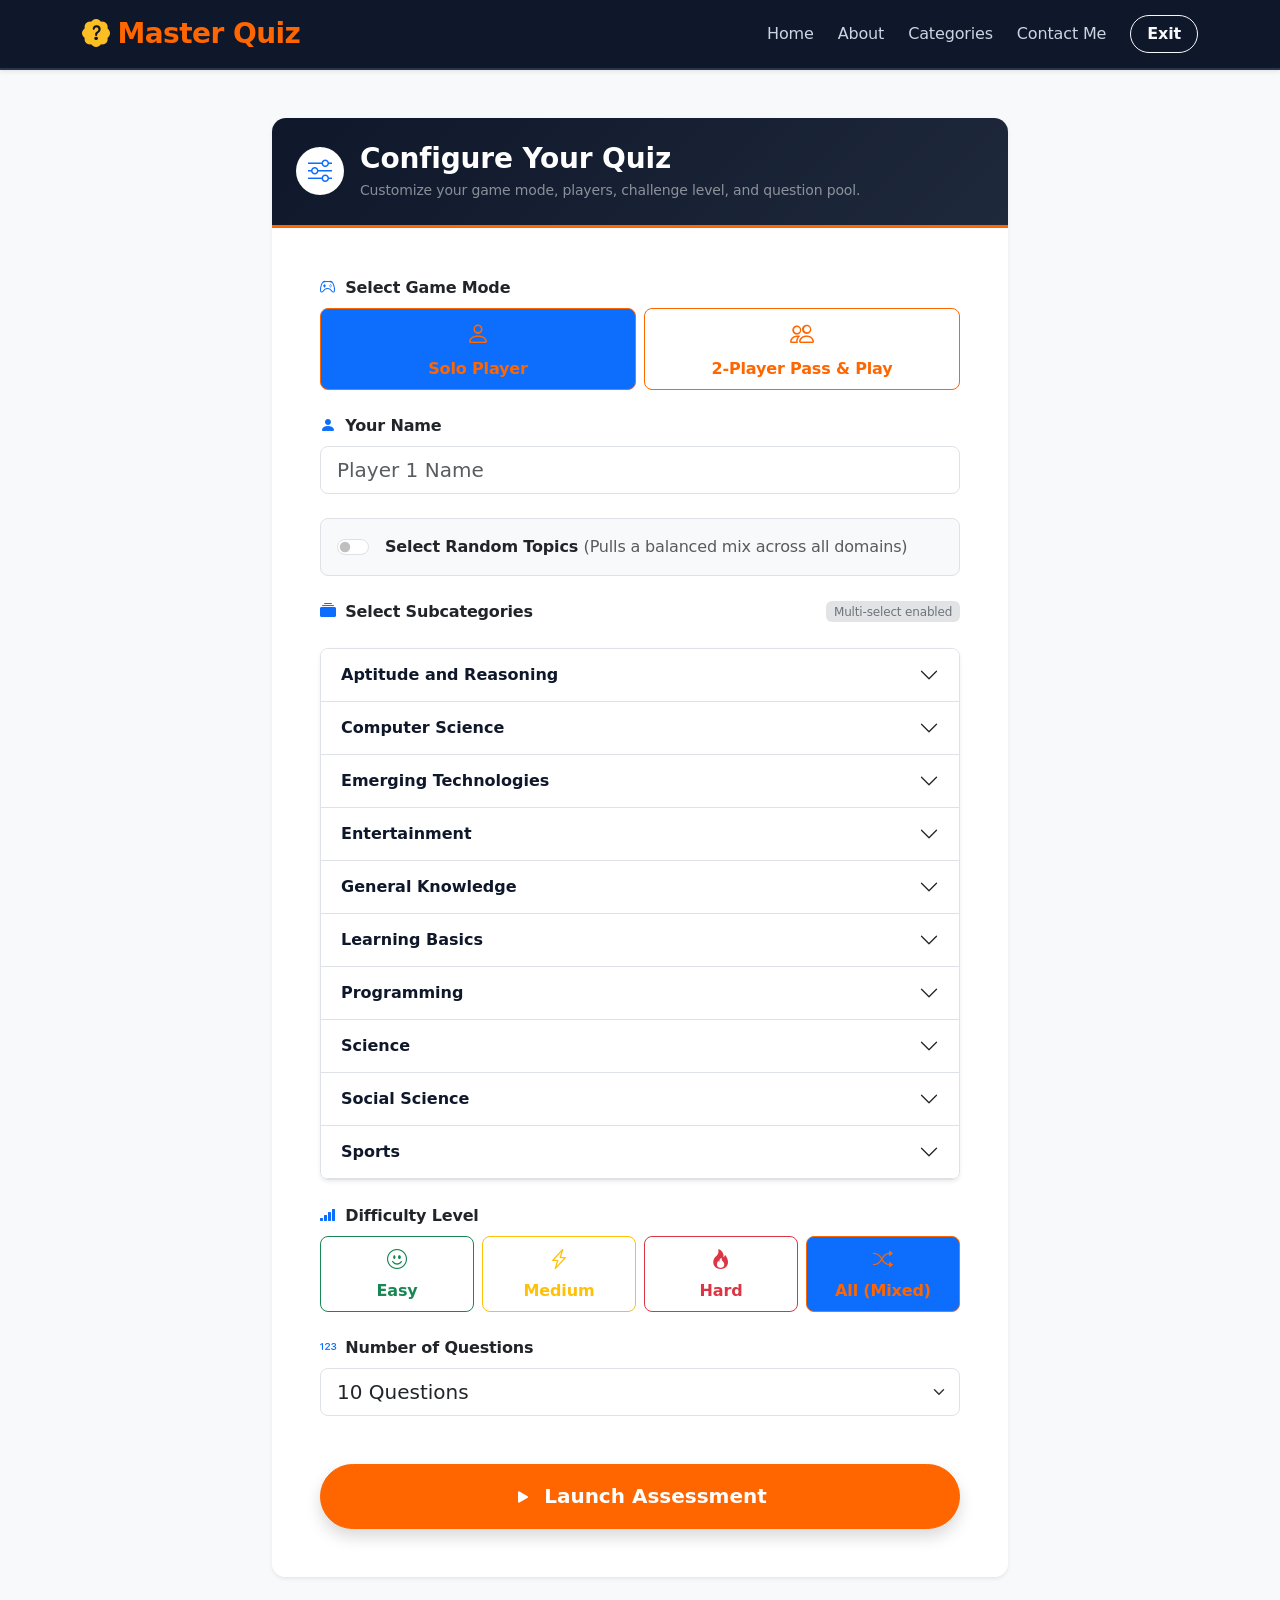
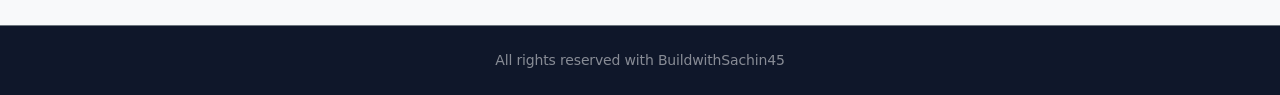
==== quiz.html @ 569b5d72 "Initial commit" ====
<!DOCTYPE html>
<html lang="en">
<head>
    <meta charset="UTF-8">
    <meta name="viewport" content="width=device-width, initial-scale=1.0">
    <title>Quiz Assessment - Master Quiz</title>
    <!-- Favicon -->
    <link rel="icon" type="image/x-icon" href="assets/images/favicon.ico">
    <!-- Bootstrap 5 CSS -->
    <link href="https://cdn.jsdelivr.net/npm/bootstrap@5.3.3/dist/css/bootstrap.min.css" rel="stylesheet">
    <!-- Bootstrap Icons -->
    <link href="https://cdn.jsdelivr.net/npm/bootstrap-icons@1.11.3/font/bootstrap-icons.min.css" rel="stylesheet">
    <!-- Custom CSS -->
    <link rel="stylesheet" href="assets/style.css">
</head>
<body class="bg-light min-vh-100 d-flex flex-column">

    <!-- Navigation Header -->
    <nav class="navbar navbar-expand-lg navbar-dark bg-dark sticky-top shadow-sm">
        <div class="container">
            <a class="navbar-brand fw-bold fs-3 text-primary d-flex align-items-center gap-2" href="index.html">
                <i class="bi bi-patch-question-fill text-warning"></i>
                <span>Master Quiz</span>
            </a>
            <div class="d-flex align-items-center gap-2 gap-md-3">
                <div class="d-none d-md-flex flex-column text-end text-light">
                    <span class="fw-semibold small" id="quiz-candidate-name">Candidate</span>
                    <span class="text-white-50 extra-small" style="font-size: 0.75rem;" id="quiz-topic-label">General Assessment</span>
                </div>

                <!-- Sound Mute/Unmute -->
                <button type="button" id="sound-toggle-btn" class="btn btn-outline-light btn-sm rounded-circle d-flex align-items-center justify-content-center shadow-sm" style="width: 36px; height: 36px;" title="Mute/Unmute Audio">
                    <i class="bi bi-volume-up-fill fs-6" id="sound-toggle-icon"></i>
                </button>

                <!-- Exit Quiz -->
                <a href="setup.html" class="btn btn-outline-danger btn-sm rounded-pill px-3" onclick="return confirm('Are you sure you want to quit the ongoing quiz?');">
                    <i class="bi bi-x-circle me-1"></i> Exit
                </a>
            </div>
        </div>
    </nav>

    <!-- Main Container -->
    <main class="container my-auto py-4 flex-grow-1 d-flex flex-column justify-content-center">
        
        <!-- Loading Overlay -->
        <div id="quiz-loading-overlay" class="text-center py-5">
            <div class="spinner-border text-primary mb-3" style="width: 3.5rem; height: 3.5rem;" role="status">
                <span class="visually-hidden">Loading Questions...</span>
            </div>
            <h4 class="fw-bold text-dark">Preparing Your Quiz...</h4>
            <p class="text-muted">Fetching and randomizing questions according to your configuration.</p>
        </div>

        <!-- Two Player Real-Time Scoreboard (Visible only in 2-player mode) -->
        <div id="multiplayer-scoreboard" class="card border-0 shadow-sm rounded-4 mb-3 d-none mx-auto w-100" style="max-width: 850px;">
            <div class="card-body p-3 bg-white">
                <div class="row text-center align-items-center g-2">
                    <div class="col-5">
                        <div class="p-2 rounded-3 border" id="p1-score-box">
                            <span class="fw-bold text-truncate d-block" id="p1-display-name">Player 1</span>
                            <span class="badge bg-success me-1">✓ <span id="p1-correct-count">0</span></span>
                            <span class="badge bg-danger">✗ <span id="p1-wrong-count">0</span></span>
                        </div>
                    </div>
                    <div class="col-2">
                        <div class="badge bg-dark rounded-pill px-2 py-1 small" id="battle-lead-badge">Tied</div>
                    </div>
                    <div class="col-5">
                        <div class="p-2 rounded-3 border" id="p2-score-box">
                            <span class="fw-bold text-truncate d-block" id="p2-display-name">Player 2</span>
                            <span class="badge bg-success me-1">✓ <span id="p2-correct-count">0</span></span>
                            <span class="badge bg-danger">✗ <span id="p2-wrong-count">0</span></span>
                        </div>
                    </div>
                </div>
            </div>
        </div>

        <!-- Quiz Interface Card -->
        <div id="quiz-main-card" class="card border-0 shadow-sm rounded-4 overflow-hidden d-none mx-auto w-100" style="max-width: 850px;">
            
            <!-- Top Status Bar -->
            <div class="card-header bg-white border-0 px-4 pt-4 pb-2">
                <div class="d-flex justify-content-between align-items-center mb-3">
                    <div class="d-flex align-items-center gap-2 flex-wrap">
                        <span class="badge bg-primary-subtle text-primary border border-primary-subtle px-3 py-2 rounded-pill fw-bold">
                            Question <span id="current-question-num">1</span> of <span id="total-questions-num">10</span>
                        </span>
                        <span id="question-difficulty-badge" class="badge bg-secondary-subtle text-secondary px-3 py-2 rounded-pill fw-semibold">
                            EASY
                        </span>
                        <!-- Dynamic Turn Badge -->
                        <span id="turn-badge" class="badge bg-warning text-dark px-3 py-2 rounded-pill fw-bold d-none">
                            <i class="bi bi-person-fill me-1"></i> <span id="turn-player-name">Player 1</span>'s Turn
                        </span>
                    </div>
                    <div class="badge bg-dark text-white px-3 py-2 rounded-pill fs-6 fw-monospace d-flex align-items-center gap-2">
                        <i class="bi bi-stopwatch text-warning"></i>
                        <span id="quiz-timer-display">00:00</span>
                    </div>
                </div>

                <div class="progress" style="height: 6px;">
                    <div id="quiz-progress-bar" class="progress-bar bg-primary progress-bar-striped progress-bar-animated" role="progressbar" style="width: 10%;" aria-valuenow="10" aria-valuemin="0" aria-valuemax="100"></div>
                </div>
            </div>

            <!-- Card Body: Question & Answer Options -->
            <div class="card-body p-4 p-md-5">
                <h4 id="question-text" class="fw-bold text-dark mb-4 lh-base">
                    Loading question...
                </h4>

                <div id="options-container" class="d-flex flex-column gap-3 mb-4"></div>
            </div>

            <!-- Card Footer: Actions -->
            <div class="card-footer bg-light border-0 px-4 py-3 d-flex justify-content-between align-items-center">
                <button type="button" id="prev-question-btn" class="btn btn-outline-secondary px-4 rounded-pill fw-semibold" disabled>
                    <i class="bi bi-arrow-left me-1"></i> Previous
                </button>

                <div class="d-flex gap-2 align-items-center">
                    <!-- Pass Question Button -->
                    <button type="button" id="pass-question-btn" class="btn btn-outline-warning px-4 rounded-pill fw-bold d-none">
                        <i class="bi bi-arrow-left-right me-1"></i> Pass Question
                    </button>
                    <button type="button" id="next-question-btn" class="btn btn-primary px-4 rounded-pill fw-semibold">
                        Next <i class="bi bi-arrow-right ms-1"></i>
                    </button>
                    <button type="button" id="finish-quiz-btn" class="btn btn-success px-4 rounded-pill fw-bold d-none">
                        <i class="bi bi-check2-circle me-1"></i> Submit Quiz
                    </button>
                </div>
            </div>
        </div>

    </main>

    <!-- Footer -->
    <footer class="bg-dark py-3 text-white border-top border-secondary mt-auto">
        <div class="container text-center">
            <p class="mb-0 small text-white-50">
                All rights reserved with BuildwithSachin45
            </p>
        </div>
    </footer>

    <script src="https://cdn.jsdelivr.net/npm/bootstrap@5.3.3/dist/js/bootstrap.bundle.min.js"></script>
    <script src="assets/script.js"></script>
</body>
</html>
---- assets/style.css ----
/* ==========================================================================
   Master Quiz - Theme Stylesheet
   Palette: Deep Navy Blue (#0f172a / #1e293b) + Vivid Orange (#ff6600 / #ea580c)
   ========================================================================== */

:root {
  --primary-navy: #0f172a;
  --navy-light: #1e293b;
  --navy-card: #28354d;
  --accent-orange: #ff6600;
  --accent-orange-hover: #ea580c;
  --orange-light: #fff7ed;
  --orange-border: #fed7aa;
  --bg-slate: #f8fafc;
  --border-light: #e2e8f0;
  --text-dark: #0f172a;
  --text-muted: #64748b;
  --card-bg: #ffffff;
  --radius-custom: 14px;
}

/* Dark Mode Overrides */
[data-bs-theme="dark"] {
  --bg-slate: #0b1120;
  --primary-navy: #090e1a;
  --navy-light: #1e293b;
  --navy-card: #1e293b;
  --card-bg: #151e32;
  --border-light: #334155;
  --text-dark: #f8fafc;
  --text-muted: #94a3b8;
  --orange-light: #2d1808;
  --orange-border: #9a3412;
}

[data-bs-theme="dark"] body {
  background-color: var(--bg-slate) !important;
  color: var(--text-dark) !important;
}

[data-bs-theme="dark"] .bg-light {
  background-color: #0e172a !important;
}

[data-bs-theme="dark"] .bg-white {
  background-color: var(--card-bg) !important;
}

[data-bs-theme="dark"] .text-dark {
  color: #f8fafc !important;
}

[data-bs-theme="dark"] .text-secondary,
[data-bs-theme="dark"] .text-muted {
  color: var(--text-muted) !important;
}

[data-bs-theme="dark"] .card {
  background-color: var(--card-bg) !important;
  border-color: var(--border-light) !important;
}

[data-bs-theme="dark"] .list-group-item {
  color: #cbd5e1 !important;
}

[data-bs-theme="dark"] .form-control,
[data-bs-theme="dark"] .form-select {
  background-color: #1e293b !important;
  border-color: var(--border-light) !important;
  color: #f8fafc !important;
}

[data-bs-theme="dark"] .form-check-label {
  color: #f8fafc !important;
}

[data-bs-theme="dark"] .btn-outline-dark {
  border-color: #cbd5e1 !important;
  color: #f8fafc !important;
}

[data-bs-theme="dark"] .btn-outline-dark:hover {
  background-color: #cbd5e1 !important;
  color: #0f172a !important;
}

/* Base resets & typography */
body {
  background-color: var(--bg-slate) !important;
  color: var(--text-dark);
  font-family: system-ui, -apple-system, "Segoe UI", Roboto, Helvetica, Arial, sans-serif;
  letter-spacing: -0.01em;
  transition: background-color 0.3s ease, color 0.3s ease;
}

/* ==========================================================================
   Navigation
   ========================================================================== */
.navbar-dark.bg-dark {
  background-color: var(--primary-navy) !important;
  border-bottom: 2px solid var(--navy-card);
}

.navbar-brand {
  color: var(--accent-orange) !important;
  font-weight: 800;
  letter-spacing: -0.02em;
}

.navbar-brand i {
  color: #fbbf24 !important;
}

.navbar-nav .nav-link {
  color: #cbd5e1 !important;
  font-weight: 500;
  transition: color 0.2s ease;
}

.navbar-nav .nav-link:hover,
.navbar-nav .nav-link.active {
  color: var(--accent-orange) !important;
}

/* ==========================================================================
   Buttons & Pills
   ========================================================================== */
.btn-primary {
  background-color: var(--accent-orange) !important;
  border-color: var(--accent-orange) !important;
  color: #ffffff !important;
  font-weight: 600;
  transition: all 0.25s ease-in-out;
}

.btn-primary:hover,
.btn-primary:focus {
  background-color: var(--accent-orange-hover) !important;
  border-color: var(--accent-orange-hover) !important;
  box-shadow: 0 4px 14px rgba(255, 102, 0, 0.35) !important;
  transform: translateY(-1px);
}

.btn-outline-primary {
  border-color: var(--accent-orange) !important;
  color: var(--accent-orange) !important;
}

.btn-outline-primary:hover {
  background-color: var(--accent-orange) !important;
  color: #ffffff !important;
}

.btn-outline-dark {
  border-color: var(--navy-light) !important;
  color: var(--primary-navy) !important;
}

.btn-outline-dark:hover {
  background-color: var(--primary-navy) !important;
  color: #ffffff !important;
}

/* Theme Toggle Button */
.theme-toggle-btn {
  width: 38px;
  height: 38px;
  display: inline-flex;
  align-items: center;
  justify-content: center;
  border-radius: 50%;
  border: 1px solid rgba(255, 255, 255, 0.25);
  background: transparent;
  color: #fbbf24;
  cursor: pointer;
  transition: all 0.2s ease;
}

.theme-toggle-btn:hover {
  background: rgba(255, 255, 255, 0.15);
  color: #fde047;
}

/* ==========================================================================
   Cards & Content Blocks
   ========================================================================== */
.card {
  border-radius: var(--radius-custom) !important;
  border-color: var(--border-light) !important;
}

.card-header.bg-primary {
  background: linear-gradient(135deg, var(--primary-navy) 0%, var(--navy-light) 100%) !important;
  border-bottom: 3px solid var(--accent-orange) !important;
}

.ratio-1x1.rounded-circle {
  border-color: var(--accent-orange) !important;
  box-shadow: 0 10px 30px rgba(15, 23, 42, 0.15) !important;
}

.card.bg-primary {
  background: linear-gradient(135deg, var(--primary-navy) 0%, var(--navy-card) 100%) !important;
  border-left: 5px solid var(--accent-orange) !important;
}

/* ==========================================================================
   Accordion & Category Links
   ========================================================================== */
.accordion-button {
  background-color: var(--card-bg) !important;
  color: var(--text-dark) !important;
}

.accordion-button:not(.collapsed) {
  background-color: var(--orange-light) !important;
  color: var(--accent-orange) !important;
  font-weight: 700;
  box-shadow: none !important;
}

.accordion-button:focus {
  border-color: var(--orange-border) !important;
  box-shadow: 0 0 0 0.25rem rgba(255, 102, 0, 0.15) !important;
}

.badge.bg-primary-subtle {
  background-color: var(--orange-light) !important;
  color: var(--accent-orange-hover) !important;
  border-color: var(--orange-border) !important;
}

.form-check-input:checked {
  background-color: var(--accent-orange) !important;
  border-color: var(--accent-orange) !important;
}

/* ==========================================================================
   Quiz Interface Elements
   ========================================================================== */
#options-container button {
  font-size: 1.05rem;
  border: 1.5px solid var(--border-light);
  background-color: var(--card-bg);
  color: var(--text-dark);
  transition: all 0.2s ease-in-out;
}

#options-container button:hover:not(:disabled) {
  border-color: var(--accent-orange);
  background-color: var(--orange-light);
  color: var(--accent-orange-hover);
  transform: translateX(4px);
}

.progress-bar.bg-primary {
  background-color: var(--accent-orange) !important;
}

/* ==========================================================================
   Feedback States & Badges
   ========================================================================== */
.btn-success {
  background-color: #16a34a !important;
  border-color: #16a34a !important;
}

.btn-danger {
  background-color: #dc2626 !important;
  border-color: #dc2626 !important;
}

#result-percentage {
  color: var(--accent-orange) !important;
}

footer.bg-dark {
  background-color: var(--primary-navy) !important;
}
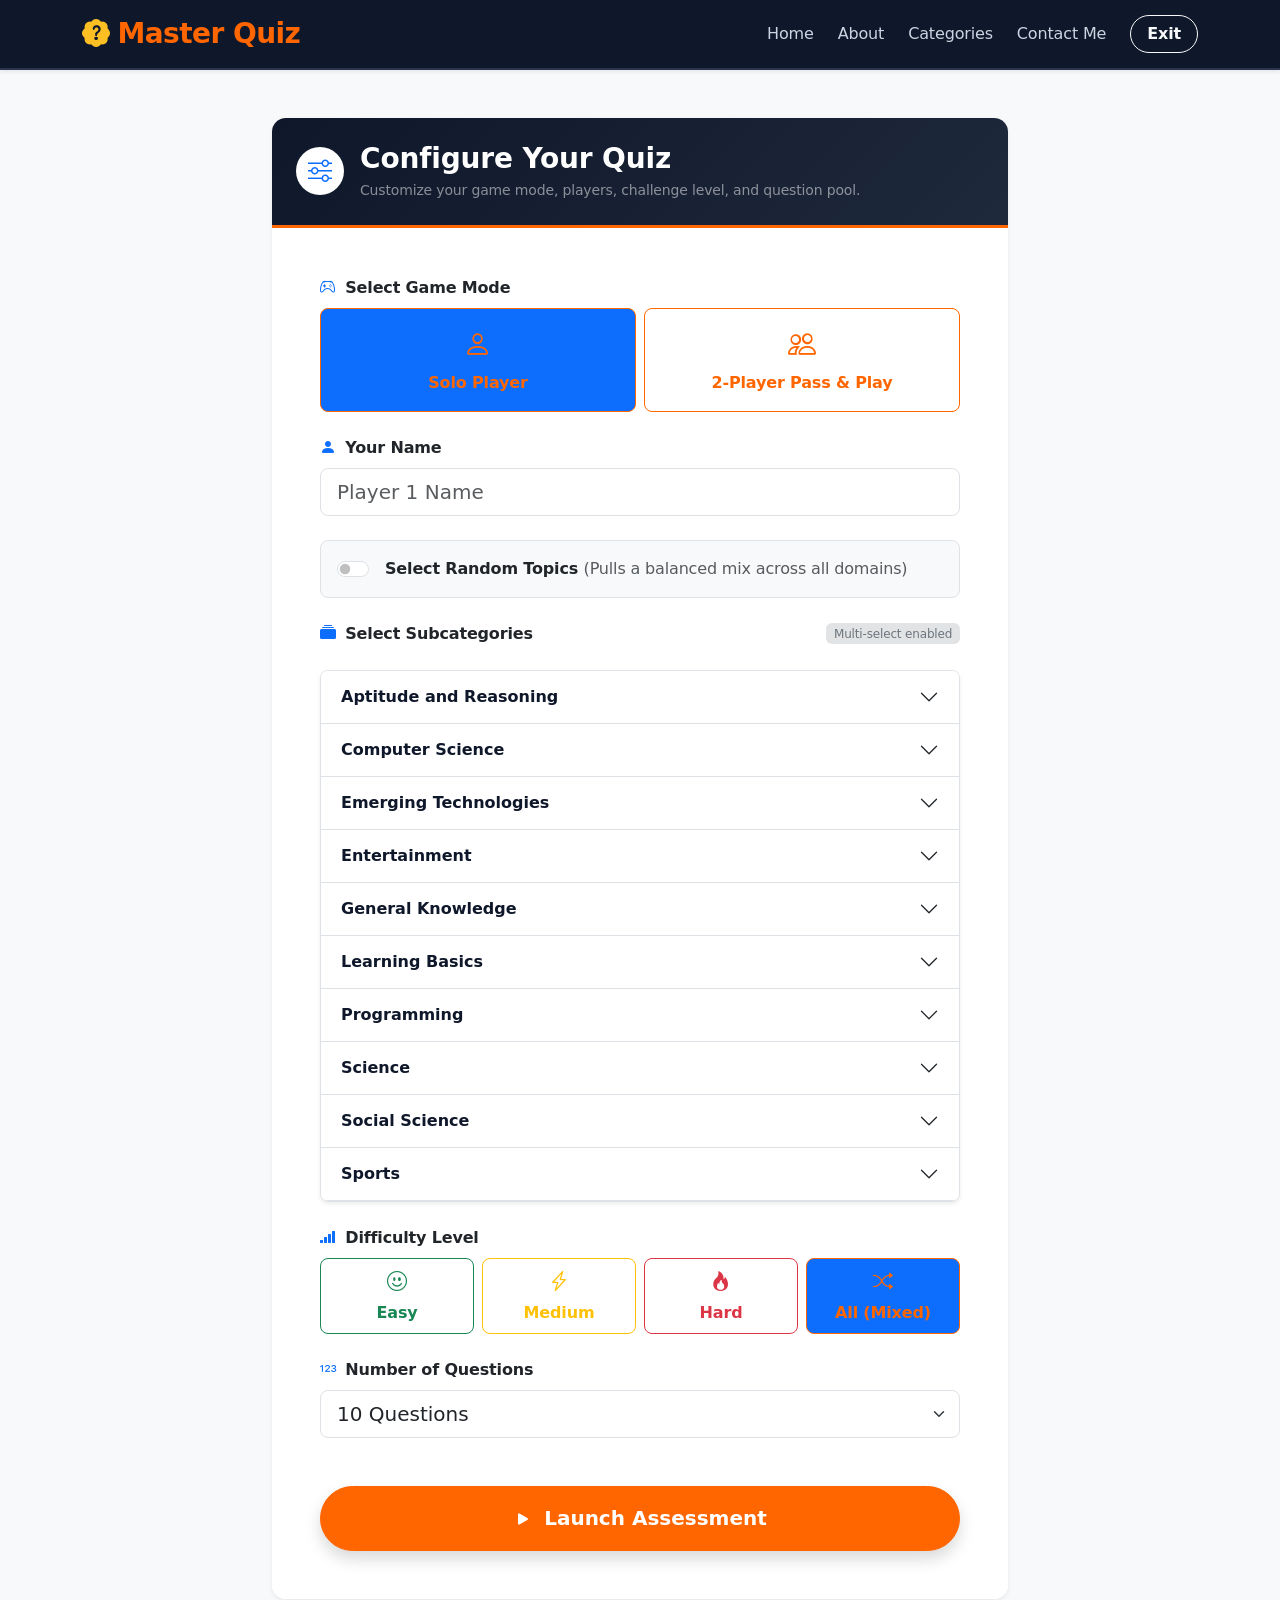
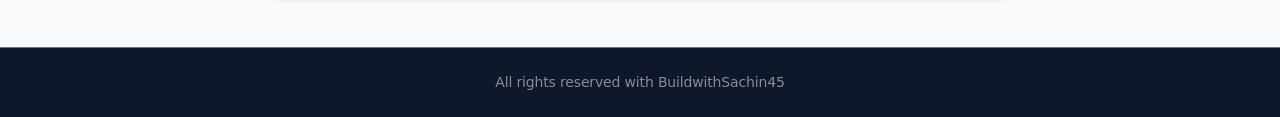
==== commit 8b677f6a: "Update quiz.html" ====
--- a/quiz.html
+++ b/quiz.html
@@ -54,29 +54,34 @@
         </div>
 
         <!-- Two Player Real-Time Scoreboard (Visible only in 2-player mode) -->
-        <div id="multiplayer-scoreboard" class="card border-0 shadow-sm rounded-4 mb-3 d-none mx-auto w-100" style="max-width: 850px;">
-            <div class="card-body p-3 bg-white">
-                <div class="row text-center align-items-center g-2">
-                    <div class="col-5">
-                        <div class="p-2 rounded-3 border" id="p1-score-box">
-                            <span class="fw-bold text-truncate d-block" id="p1-display-name">Player 1</span>
-                            <span class="badge bg-success me-1">✓ <span id="p1-correct-count">0</span></span>
-                            <span class="badge bg-danger">✗ <span id="p1-wrong-count">0</span></span>
-                        </div>
+        <!-- Two Player Real-Time Scoreboard (Fixed Chip Overlap) -->
+<div id="multiplayer-scoreboard" class="card border-0 shadow-sm rounded-4 mb-3 d-none mx-auto w-100" style="max-width: 850px;">
+    <div class="card-body p-2 p-sm-3 bg-white">
+        <div class="row text-center align-items-center g-1 g-sm-2">
+            <div class="col-4 col-sm-5">
+                <div class="p-1 p-sm-2 rounded-3 border" id="p1-score-box">
+                    <span class="fw-bold text-truncate d-block small" id="p1-display-name">Player 1</span>
+                    <div class="d-flex justify-content-center gap-1 mt-1">
+                        <span class="badge bg-success px-1 px-sm-2 py-1">✓ <span id="p1-correct-count">0</span></span>
+                        <span class="badge bg-danger px-1 px-sm-2 py-1">✗ <span id="p1-wrong-count">0</span></span>
                     </div>
-                    <div class="col-2">
-                        <div class="badge bg-dark rounded-pill px-2 py-1 small" id="battle-lead-badge">Tied</div>
-                    </div>
-                    <div class="col-5">
-                        <div class="p-2 rounded-3 border" id="p2-score-box">
-                            <span class="fw-bold text-truncate d-block" id="p2-display-name">Player 2</span>
-                            <span class="badge bg-success me-1">✓ <span id="p2-correct-count">0</span></span>
-                            <span class="badge bg-danger">✗ <span id="p2-wrong-count">0</span></span>
-                        </div>
+                </div>
+            </div>
+            <div class="col-4 col-sm-2 px-0 text-center">
+                <span class="badge bg-secondary text-truncate rounded-pill px-2 py-1" style="font-size: 0.75rem; max-width: 100%;" id="battle-lead-badge">Tied</span>
+            </div>
+            <div class="col-4 col-sm-5">
+                <div class="p-1 p-sm-2 rounded-3 border" id="p2-score-box">
+                    <span class="fw-bold text-truncate d-block small" id="p2-display-name">Player 2</span>
+                    <div class="d-flex justify-content-center gap-1 mt-1">
+                        <span class="badge bg-success px-1 px-sm-2 py-1">✓ <span id="p2-correct-count">0</span></span>
+                        <span class="badge bg-danger px-1 px-sm-2 py-1">✗ <span id="p2-wrong-count">0</span></span>
                     </div>
                 </div>
             </div>
         </div>
+    </div>
+</div>
 
         <!-- Quiz Interface Card -->
         <div id="quiz-main-card" class="card border-0 shadow-sm rounded-4 overflow-hidden d-none mx-auto w-100" style="max-width: 850px;">
@@ -151,4 +156,4 @@
     <script src="https://cdn.jsdelivr.net/npm/bootstrap@5.3.3/dist/js/bootstrap.bundle.min.js"></script>
     <script src="assets/script.js"></script>
 </body>
-</html>+</html>
